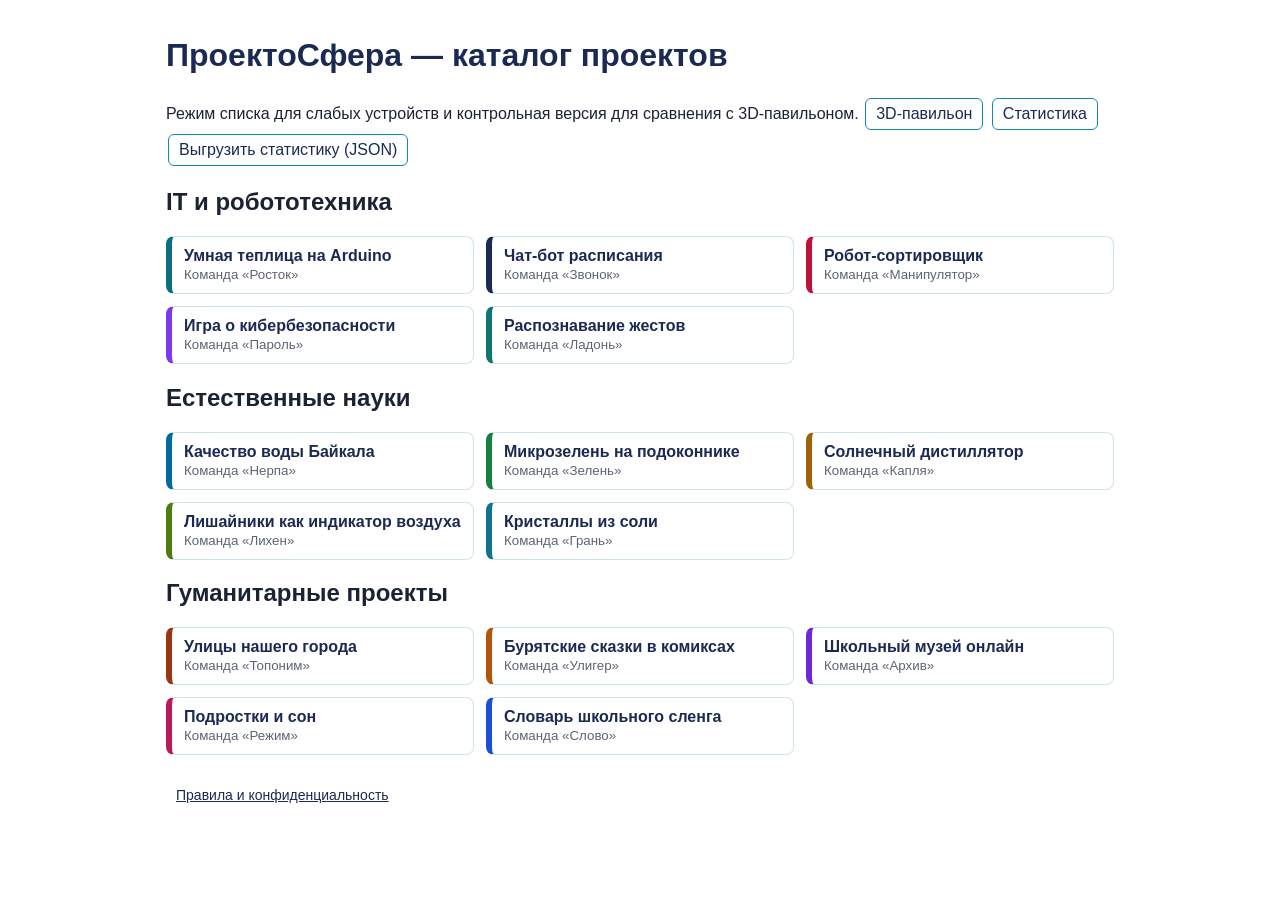
==== catalog.html @ 6297a303 "Публикация проекта" ====
<!doctype html>
<html lang="ru">
<head>
<meta charset="utf-8">
<meta name="viewport" content="width=device-width, initial-scale=1">
<title>ПроектоСфера — каталог</title>
<link rel="stylesheet" href="css/style.css?v=3">
<script src="data/stands.js?v=4"></script>
</head>
<body data-mode="catalog">
<div class="wrap">
  <h1 style="color:#1b2a52">ПроектоСфера — каталог проектов</h1>
  <p>Режим списка для слабых устройств и контрольная версия для сравнения с 3D-павильоном.
    <a class="btn" href="index.html">3D-павильон</a>
    <button class="btn" onclick="showStats()">Статистика</button>
    <button class="btn" onclick="exportStats()">Выгрузить статистику (JSON)</button></p>
  <div id="list"></div>
</div>
<p class="foot"><a href="privacy.html">Правила и конфиденциальность</a></p>
<div id="modal" hidden></div>
<script src="js/common.js?v=3"></script>
<script>
const list = document.getElementById("list");
HALLS.forEach(h => {
  const sec = document.createElement("section");
  sec.innerHTML = `<h2>${h.name}</h2><div class="grid"></div>`;
  STANDS.filter(s => s.hall === h.id).forEach(s => {
    const b = document.createElement("button");
    b.className = "item"; b.style.borderLeftColor = s.color;
    b.innerHTML = `<b>${s.title}</b><small>${s.team}</small>`;
    b.onclick = () => openStand(s.id);
    sec.querySelector(".grid").appendChild(b);
  });
  list.appendChild(sec);
});
</script>
</body>
</html>
---- css/style.css ----
:root { --navy:#1b2a52; --cyan:#0e8aa6; --ink:#1b2233; --muted:#5d6472; }
* { box-sizing: border-box; }
body { margin: 0; font-family: "Segoe UI", Arial, sans-serif; color: var(--ink); }
.panel { position: fixed; z-index: 10; background: rgba(255,255,255,.94); border-radius: 10px; box-shadow: 0 2px 12px rgba(0,0,0,.18); padding: 10px; font-size: 14px; }
.top { left: 10px; top: 10px; max-width: 290px; }
.top h1 { font-size: 17px; margin: 0 0 6px; color: var(--navy); }
.top input, .top select { width: 100%; padding: 6px; margin: 3px 0; font: inherit; border: 1px solid #b7c3cc; border-radius: 6px; }
#results { max-height: 180px; overflow: auto; margin: 4px 0 0; padding: 0; list-style: none; }
#results li button { width: 100%; text-align: left; border: 0; background: none; padding: 4px; cursor: pointer; font: inherit; color: var(--ink); border-radius: 4px; }
#results li button:hover, #results li button:focus { background: #e3f3f7; }
.halls button, .btn, .moves button { font: inherit; padding: 6px 10px; margin: 2px; border-radius: 6px; border: 1px solid var(--cyan); background: #fff; color: var(--navy); cursor: pointer; text-decoration: none; display: inline-block; }
.halls button:focus, .btn:focus, .moves button:focus { outline: 3px solid #f59e0b; }
.btn.off { opacity: .45; cursor: default; }
.mini { right: 10px; top: 10px; padding: 6px; }
.moves { left: 50%; bottom: 10px; transform: translateX(-50%); display: flex; gap: 4px; }
.moves button { width: 48px; height: 44px; font-size: 18px; }
.help { left: 10px; bottom: 10px; font-size: 12px; color: var(--muted); max-width: 260px; }
#modal { position: fixed; inset: 0; z-index: 20; background: rgba(10,20,40,.45); display: flex; align-items: center; justify-content: center; padding: 16px; }
#modal[hidden] { display: none; }
.card { background: #fff; border-radius: 12px; padding: 20px 22px; max-width: 520px; width: 100%; position: relative; }
.card h2 { margin: 2px 0 4px; color: var(--navy); }
.card .hall { font-size: 13px; font-weight: 700; text-transform: uppercase; letter-spacing: .06em; }
.card .meta { color: var(--muted); margin-bottom: 8px; }
.card .x { position: absolute; right: 10px; top: 8px; border: 0; background: none; font-size: 26px; cursor: pointer; }
/* каталог */
.wrap { max-width: 980px; margin: 0 auto; padding: 16px; }
.grid { display: grid; grid-template-columns: repeat(auto-fill, minmax(260px, 1fr)); gap: 12px; }
.item { border: 1px solid #cde4ea; border-left: 6px solid; border-radius: 8px; padding: 10px 12px; background: #fff; cursor: pointer; text-align: left; font: inherit; color: inherit; }
.item:focus { outline: 3px solid #f59e0b; }
.item b { display: block; color: var(--navy); }
.item small { color: var(--muted); }
.charts { display: flex; flex-wrap: wrap; gap: 12px; }
.chart { margin: 0; flex: 1 1 200px; }
.chart figcaption { font-weight: 700; color: var(--navy); font-size: 14px; margin-bottom: 4px; }
.chart svg { width: 100%; height: auto; }
.card .hall { color: var(--navy); }
.foot { max-width: 960px; margin: 16px auto; padding: 0 16px; font-size: 14px; }
.help a, .foot a { color: var(--navy); }
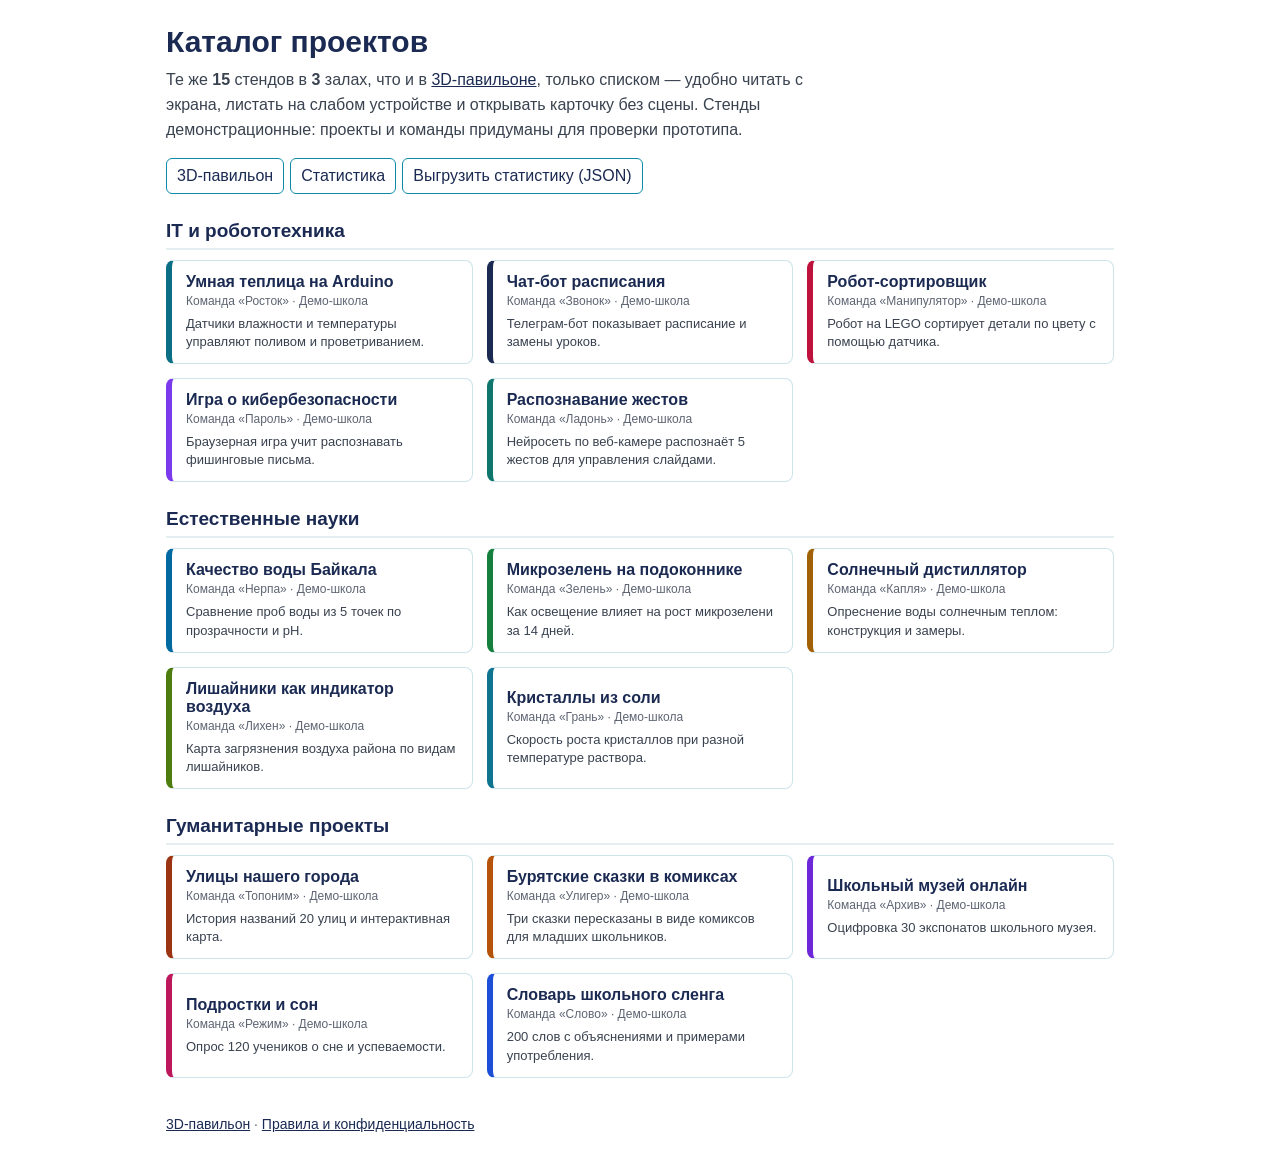
==== commit 43bd7c62: "Команды Сириус.Лето | Мета-теги, постоянные ссылки на стенд и «поделиться»" ====
--- a/catalog.html
+++ b/catalog.html
@@ -3,22 +3,38 @@
 <head>
 <meta charset="utf-8">
 <meta name="viewport" content="width=device-width, initial-scale=1">
-<title>ПроектоСфера — каталог</title>
-<link rel="stylesheet" href="css/style.css?v=3">
-<script src="data/stands.js?v=4"></script>
+<title>Каталог стендов — ПроектоСфера</title>
+<meta name="description" content="Все стенды выставки «ПроектоСфера» списком: 15 демонстрационных проектов в трёх направлениях. Откройте карточку, чтобы узнать команду и описание.">
+<meta name="theme-color" content="#1b2a52">
+<link rel="icon" href="favicon.svg" type="image/svg+xml">
+<link rel="canonical" href="https://sirius-leto-2026.github.io/proektosfera/catalog.html">
+<meta property="og:type" content="website">
+<meta property="og:locale" content="ru_RU">
+<meta property="og:site_name" content="ПроектоСфера">
+<meta property="og:title" content="Каталог стендов — ПроектоСфера">
+<meta property="og:description" content="Все 15 стендов выставки списком, с командами и описаниями. Режим без 3D-сцены — для слабых устройств и чтения с экрана.">
+<meta property="og:url" content="https://sirius-leto-2026.github.io/proektosfera/catalog.html">
+<meta property="og:image" content="https://sirius-leto-2026.github.io/proektosfera/cover.png">
+<meta property="og:image:width" content="1200">
+<meta property="og:image:height" content="630">
+<meta property="og:image:alt" content="ПроектоСфера — виртуальная 3D-выставка учебных проектов">
+<link rel="stylesheet" href="css/style.css?v=6">
+<script src="data/stands.js?v=6"></script>
 </head>
 <body data-mode="catalog">
 <div class="wrap">
-  <h1 style="color:#1b2a52">ПроектоСфера — каталог проектов</h1>
-  <p>Режим списка для слабых устройств и контрольная версия для сравнения с 3D-павильоном.
+  <h1>Каталог проектов</h1>
+  <p class="catalog-intro">Те же <b id="n-stands">15</b> стендов в <b id="n-halls">3</b> залах, что и в <a href="index.html">3D-павильоне</a>, только списком — удобно читать с экрана, листать на слабом устройстве и открывать карточку без сцены. Стенды демонстрационные: проекты и команды придуманы для проверки прототипа.</p>
+  <div class="toolbar">
     <a class="btn" href="index.html">3D-павильон</a>
-    <button class="btn" onclick="showStats()">Статистика</button>
-    <button class="btn" onclick="exportStats()">Выгрузить статистику (JSON)</button></p>
+    <button class="btn" type="button" onclick="showStats()">Статистика</button>
+    <button class="btn" type="button" onclick="exportStats()">Выгрузить статистику (JSON)</button>
+  </div>
   <div id="list"></div>
 </div>
-<p class="foot"><a href="privacy.html">Правила и конфиденциальность</a></p>
+<p class="foot"><a href="index.html">3D-павильон</a> · <a href="privacy.html">Правила и конфиденциальность</a></p>
 <div id="modal" hidden></div>
-<script src="js/common.js?v=3"></script>
+<script src="js/common.js?v=6"></script>
 <script>
 const list = document.getElementById("list");
 HALLS.forEach(h => {
@@ -26,8 +42,9 @@
   sec.innerHTML = `<h2>${h.name}</h2><div class="grid"></div>`;
   STANDS.filter(s => s.hall === h.id).forEach(s => {
     const b = document.createElement("button");
+    b.type = "button";
     b.className = "item"; b.style.borderLeftColor = s.color;
-    b.innerHTML = `<b>${s.title}</b><small>${s.team}</small>`;
+    b.innerHTML = `<b>${s.title}</b><small>${s.team} · ${s.school}</small><span class="desc">${s.text}</span>`;
     b.onclick = () => openStand(s.id);
     sec.querySelector(".grid").appendChild(b);
   });
--- a/css/style.css
+++ b/css/style.css
@@ -1,38 +1,110 @@
-:root { --navy:#1b2a52; --cyan:#0e8aa6; --ink:#1b2233; --muted:#5d6472; }
+:root { --navy:#1b2a52; --cyan:#0e8aa6; --ink:#1b2233; --muted:#5d6472; --line:#dbe3ea; }
 * { box-sizing: border-box; }
+[hidden] { display: none !important; }
 body { margin: 0; font-family: "Segoe UI", Arial, sans-serif; color: var(--ink); }
-.panel { position: fixed; z-index: 10; background: rgba(255,255,255,.94); border-radius: 10px; box-shadow: 0 2px 12px rgba(0,0,0,.18); padding: 10px; font-size: 14px; }
-.top { left: 10px; top: 10px; max-width: 290px; }
-.top h1 { font-size: 17px; margin: 0 0 6px; color: var(--navy); }
-.top input, .top select { width: 100%; padding: 6px; margin: 3px 0; font: inherit; border: 1px solid #b7c3cc; border-radius: 6px; }
-#results { max-height: 180px; overflow: auto; margin: 4px 0 0; padding: 0; list-style: none; }
-#results li button { width: 100%; text-align: left; border: 0; background: none; padding: 4px; cursor: pointer; font: inherit; color: var(--ink); border-radius: 4px; }
+body.modal-open { overflow: hidden; }
+a { color: var(--navy); }
+a:focus-visible, button:focus-visible, input:focus-visible, select:focus-visible, textarea:focus-visible,
+.a-canvas:focus-visible { outline: 3px solid #f59e0b; outline-offset: 2px; }
+/* Ссылка «сразу к списку» — видна только при переходе с клавиатуры. */
+.skip { position: absolute; left: 8px; top: -60px; z-index: 30; padding: 10px 14px; border-radius: 0 0 8px 8px; background: var(--navy); color: #fff; text-decoration: none; font-size: 14px; }
+.skip:focus { top: 0; }
+.notice { margin: 12px; padding: 12px 14px; border-radius: 8px; background: #fff4e0; border: 1px solid #e8b44a; }
+
+.panel { position: fixed; z-index: 10; background: #fff; border-radius: 10px; box-shadow: 0 2px 12px rgba(0,0,0,.18); padding: 10px; font-size: 14px; }
+.top { left: 10px; top: 10px; max-width: 320px; }
+.top-head { display: flex; align-items: center; gap: 8px; }
+.top h1 { flex: 1 1 auto; font-size: 17px; margin: 0; color: var(--navy); }
+.top-toggle, .top-link { display: none; font: inherit; font-size: 13px; line-height: 1.2; padding: 6px 9px; border-radius: 6px; border: 1px solid var(--cyan); background: #fff; color: var(--navy); text-decoration: none; white-space: nowrap; cursor: pointer; }
+.lead { margin: 6px 0 8px; font-size: 13px; line-height: 1.45; color: var(--ink); }
+.lead b { color: var(--navy); }
+.top-body { display: block; }
+.top input, .top select { width: 100%; padding: 7px; margin: 3px 0 6px; font: inherit; border: 1px solid #b7c3cc; border-radius: 6px; background: #fff; color: var(--ink); }
+.top label { display: block; color: var(--ink); }
+#results { max-height: 180px; overflow: auto; margin: 4px 0 6px; padding: 0; list-style: none; }
+#results li + li { border-top: 1px solid #edf1f4; }
+#results li button { min-height: 40px; }
+#search-status { margin: 4px 0 6px; }
+#search-status:empty { display: none; }
+#results li button { width: 100%; min-height: 32px; text-align: left; border: 0; background: none; padding: 6px; cursor: pointer; font: inherit; color: var(--ink); border-radius: 4px; }
 #results li button:hover, #results li button:focus { background: #e3f3f7; }
-.halls button, .btn, .moves button { font: inherit; padding: 6px 10px; margin: 2px; border-radius: 6px; border: 1px solid var(--cyan); background: #fff; color: var(--navy); cursor: pointer; text-decoration: none; display: inline-block; }
-.halls button:focus, .btn:focus, .moves button:focus { outline: 3px solid #f59e0b; }
-.btn.off { opacity: .45; cursor: default; }
+.halls { display: flex; flex-wrap: wrap; gap: 4px; margin-bottom: 6px; }
+.halls button, .btn, .moves button { font: inherit; padding: 7px 10px; margin: 0; border-radius: 6px; border: 1px solid var(--cyan); background: #fff; color: var(--navy); cursor: pointer; text-decoration: none; display: inline-block; line-height: 1.2; }
+.halls button:focus, .btn:focus, .moves button:focus { outline: 3px solid #f59e0b; outline-offset: 2px; }
+.btn.off { opacity: 1; cursor: default; border-style: dashed; border-color: #aab8c4; background: #eef3f7; color: #3f4a5a; }
 .mini { right: 10px; top: 10px; padding: 6px; }
 .moves { left: 50%; bottom: 10px; transform: translateX(-50%); display: flex; gap: 4px; }
 .moves button { width: 48px; height: 44px; font-size: 18px; }
-.help { left: 10px; bottom: 10px; font-size: 12px; color: var(--muted); max-width: 260px; }
-#modal { position: fixed; inset: 0; z-index: 20; background: rgba(10,20,40,.45); display: flex; align-items: center; justify-content: center; padding: 16px; }
+.help { left: 10px; bottom: 10px; font-size: 12px; color: var(--muted); max-width: 280px; line-height: 1.4; }
+.help .mob { display: none; }
+.help a { color: var(--navy); }
+
+#modal { position: fixed; inset: 0; z-index: 20; background: rgba(10,20,40,.45); display: flex; align-items: center; justify-content: center; padding: 16px; overflow: auto; }
 #modal[hidden] { display: none; }
-.card { background: #fff; border-radius: 12px; padding: 20px 22px; max-width: 520px; width: 100%; position: relative; }
+.card { background: #fff; border-radius: 12px; padding: 20px 22px; max-width: 540px; width: 100%; max-height: calc(100vh - 32px); overflow: auto; position: relative; }
 .card h2 { margin: 2px 0 4px; color: var(--navy); }
-.card .hall { font-size: 13px; font-weight: 700; text-transform: uppercase; letter-spacing: .06em; }
+.card .hall { font-size: 13px; font-weight: 700; text-transform: uppercase; letter-spacing: .06em; color: var(--navy); }
 .card .meta { color: var(--muted); margin-bottom: 8px; }
-.card .x { position: absolute; right: 10px; top: 8px; border: 0; background: none; font-size: 26px; cursor: pointer; }
+.card .x { position: absolute; right: 6px; top: 4px; min-width: 40px; min-height: 40px; border: 0; border-radius: 50%; background: none; color: var(--navy); font-size: 26px; line-height: 1; cursor: pointer; }
+.card .x:hover { background: #eef3f7; }
+.card .btns { display: flex; flex-wrap: wrap; gap: 6px; align-items: center; margin-top: 10px; }
+.card .btns .btn { margin: 0; }
+.sharemsg { margin: 10px 0 0; font-size: 13px; color: var(--ink); overflow-wrap: anywhere; }
+.sharemsg a { color: var(--navy); }
+
 /* каталог */
-.wrap { max-width: 980px; margin: 0 auto; padding: 16px; }
-.grid { display: grid; grid-template-columns: repeat(auto-fill, minmax(260px, 1fr)); gap: 12px; }
-.item { border: 1px solid #cde4ea; border-left: 6px solid; border-radius: 8px; padding: 10px 12px; background: #fff; cursor: pointer; text-align: left; font: inherit; color: inherit; }
-.item:focus { outline: 3px solid #f59e0b; }
-.item b { display: block; color: var(--navy); }
-.item small { color: var(--muted); }
+.wrap { max-width: 980px; margin: 0 auto; padding: 18px 16px; }
+.wrap h1 { color: var(--navy); margin: 6px 0 8px; font-size: 30px; line-height: 1.2; }
+.catalog-intro { max-width: 72ch; margin: 0 0 16px; color: #39424f; line-height: 1.55; }
+.toolbar { display: flex; flex-wrap: wrap; gap: 6px; margin-bottom: 6px; }
+.grid { display: grid; grid-template-columns: repeat(auto-fill, minmax(260px, 1fr)); gap: 14px; }
+.wrap section h2 { color: var(--navy); font-size: 19px; margin: 26px 0 10px; padding-bottom: 6px; border-bottom: 2px solid #e3edf2; }
+.item { border: 1px solid #cde4ea; border-left: 6px solid; border-radius: 8px; padding: 12px 14px; background: #fff; cursor: pointer; text-align: left; font: inherit; color: inherit; }
+.item:hover { border-color: var(--cyan); box-shadow: 0 2px 10px rgba(14,138,166,.15); }
+.item:focus { outline: 3px solid #f59e0b; outline-offset: 2px; }
+.item b { display: block; color: var(--navy); margin-bottom: 3px; }
+.item small { display: block; color: var(--muted); font-size: 12px; }
+.item .desc { display: block; margin-top: 7px; font-size: 13px; line-height: 1.4; color: #39424f; }
 .charts { display: flex; flex-wrap: wrap; gap: 12px; }
 .chart { margin: 0; flex: 1 1 200px; }
 .chart figcaption { font-weight: 700; color: var(--navy); font-size: 14px; margin-bottom: 4px; }
 .chart svg { width: 100%; height: auto; }
-.card .hall { color: var(--navy); }
-.foot { max-width: 960px; margin: 16px auto; padding: 0 16px; font-size: 14px; }
-.help a, .foot a { color: var(--navy); }
+.foot { max-width: 980px; margin: 20px auto 24px; padding: 0 16px; font-size: 14px; color: var(--muted); }
+.foot a { color: var(--navy); }
+.note { color: var(--muted); font-size: 13px; line-height: 1.5; }
+.ask { margin-top: 12px; display: grid; gap: 6px; }
+.ask textarea { font: inherit; padding: 6px; border: 1px solid #9fb3c8; border-radius: 6px; }
+.ask .chk { font-size: 13px; color: #39424f; line-height: 1.4; }
+.ask label { color: var(--ink); }
+.stats-actions { margin-top: 12px; }
+
+@media (max-width: 680px) {
+  .top { left: 8px; right: 8px; top: 8px; max-width: none; padding: 8px 10px; }
+  .top h1 { font-size: 16px; }
+  .top-toggle, .top-link { display: inline-flex; align-items: center; min-height: 40px; }
+  .top-body { display: none; }
+  .top.open .top-body { display: block; max-height: 58vh; overflow: auto; }
+  .top.open { max-height: calc(100vh - 16px); }
+  .lead { margin: 5px 0 0; }
+  .top.open .lead { margin-bottom: 8px; }
+  .top input, .top select { font-size: 16px; padding: 8px; }
+  .halls { margin-top: 2px; }
+  #results { max-height: 160px; }
+  .halls button, .btn { min-height: 40px; }
+  .btn { display: inline-flex; align-items: center; }
+  .mini { display: none; }
+  .help { left: 8px; right: 8px; bottom: 64px; max-width: none; padding: 8px 10px; font-size: 12px; }
+  .help .desk { display: none; }
+  .help .mob { display: inline; }
+  .moves { bottom: 8px; padding: 6px 8px; }
+  #modal { padding: 8px; align-items: flex-start; }
+  .card { max-height: calc(100vh - 16px); margin: auto; padding: 16px; }
+  .card .x { right: 2px; top: 0; }
+  .wrap { padding: 14px 12px; }
+  .wrap h1 { font-size: 24px; }
+  .item { min-height: 60px; }
+}
+
+@media (prefers-reduced-motion: reduce) {
+  *, *::before, *::after { animation-duration: .01ms !important; animation-iteration-count: 1 !important; transition-duration: .01ms !important; scroll-behavior: auto !important; }
+}
